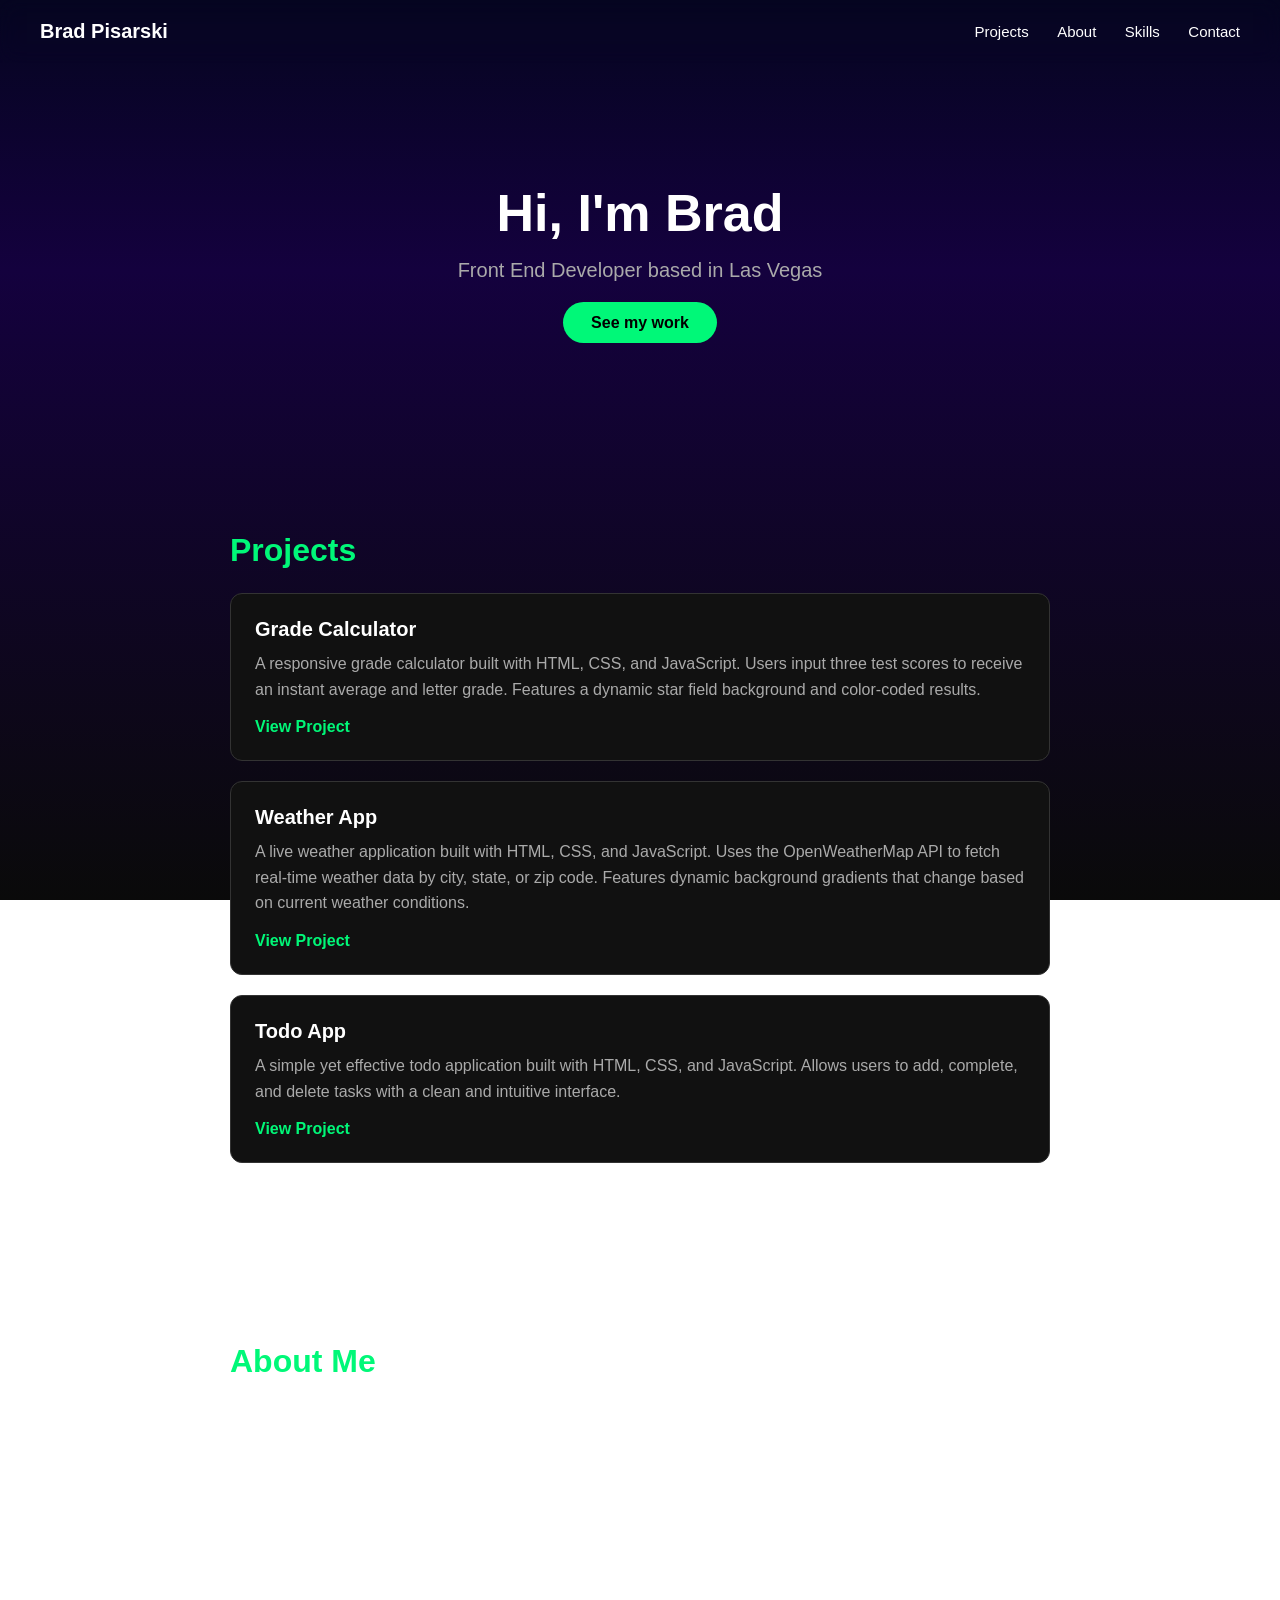
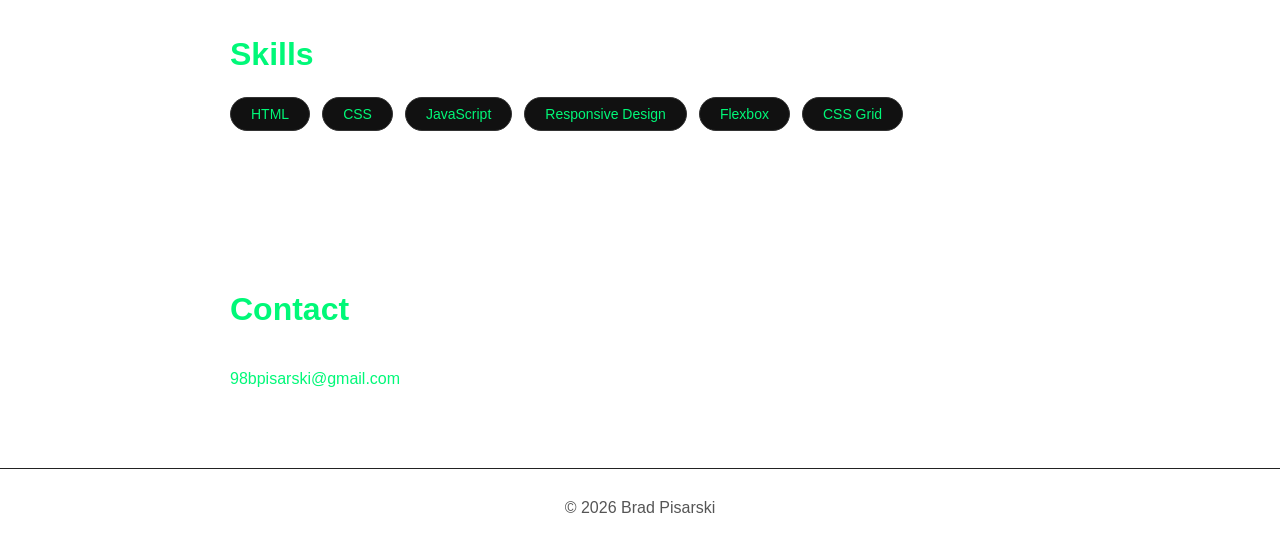
==== index.html @ 13eb3dfc "add todo app to portfolio" ====
<!DOCTYPE html>
<html lang="en">
<head>
    <meta charset="UTF-8">
    <meta name="viewport" content="width=device-width, initial-scale=1.0">
    <title>Brad Pisarski — Portfolio</title>
    <link rel="stylesheet" href="portfolio.css">
</head>
<body>
    <header>
        <nav>
            <span class="logo">Brad Pisarski</span>
            <div class="nav-links">
                <a href="#projects">Projects</a>
                <a href="#about">About</a>
                <a href="#skills">Skills</a>
                <a href="#contact">Contact</a>
            </div>
        </nav>
    </header>
    <section id="hero">
        <h1>Hi, I'm Brad</h1>
        <p>Front End Developer based in Las Vegas</p>
        <a href="#projects">See my work</a>
    </section>
    <section id="projects">
        <h2>Projects</h2>
        <div class="project-card">
            <h3>Grade Calculator</h3>
            <p>A responsive grade calculator built with HTML, CSS, and JavaScript. Users input three test scores to receive an instant average and letter grade. Features a dynamic star field background and color-coded results.</p>
            <a href="GradeCalculator.html" target="_blank">View Project</a>
        </div>
        <div class="project-card">
        <h3>Weather App</h3>
        <p>A live weather application built with HTML, CSS, and JavaScript. Uses the OpenWeatherMap API to fetch real-time weather data by city, state, or zip code. Features dynamic background gradients that change based on current weather conditions.</p>
        <a href="https://bpisarski26.github.io/Weather-App/" target="_blank">View Project</a>
        </div>
        <div class="project-card">
            <h3>Todo App</h3>
            <p>A simple yet effective todo application built with HTML, CSS, and JavaScript. Allows users to add, complete, and delete tasks with a clean and intuitive interface.</p>
            <a href="https://bpisarski26.github.io/Todo-App/" target="_blank">View Project</a>
        </div>
    </section>
    <section id="about">
        <h2>About Me</h2>
        <p>I'm a self-taught front end developer based in Las Vegas, NV. My goal is to become a professional web developer and create innovative solutions. I am currently building projects and working toward my first dev role. I specialize in HTML, CSS, and JavaScript. I enjoy creating clean, functional web experiences for any and everyone to get use out of.</p>
    </section>
    <section id="skills">
        <h2>Skills</h2>
        <div class="skills-grid">
            <div class="skill">HTML</div>
            <div class="skill">CSS</div>
            <div class="skill">JavaScript</div>
            <div class="skill">Responsive Design</div>
            <div class="skill">Flexbox</div>
            <div class="skill">CSS Grid</div>
        </div>
    </section>
    <section id="contact">
        <h2>Contact</h2>
        <p>Interested in working together or have a question? Do not hesitate to reach out.</p>
        <a href="mailto:98bpisarski@gmail.com">98bpisarski@gmail.com</a>
    </section>
    <footer>
        <p>&copy; 2026 Brad Pisarski</p>
    </footer>
</body>
</html>
---- portfolio.css ----
* {
    margin: 0;
    padding: 0;
    box-sizing: border-box;
}

body {
    font-family: Arial, sans-serif;
    background: linear-gradient(180deg, #050520 0%, #14013e 30%, #0a0a0a 100%);
    background-attachment: fixed;
    color: white;
    min-height: 100vh;
}

nav {
    display: flex;
    justify-content: space-between;
    align-items: center;
    padding: 20px 40px;
    background-color: transparent;
    backdrop-filter: blur(10px);
    position: sticky;
    top: 0;
}

.logo {
    font-size: 20px;
    font-weight: bold;
    color: white;
}

.nav-links a {
    color: white;
    text-decoration: none;
    margin-left: 24px;
    font-size: 15px;
}

.nav-links a:hover {
    color: rgb(0, 248, 120);
}

section {
    padding: 80px 40px;
    max-width: 900px;
    margin: 0 auto;
}

#hero {
    text-align: center;
    padding: 120px 40px;
}

#hero h1 {
    font-size: 52px;
    margin-bottom: 16px;
}

#hero p {
    font-size: 20px;
    color: #aaa;
    margin-bottom: 32px;
}

#hero a {
    background-color: rgb(0, 248, 120);
    color: black;
    padding: 12px 28px;
    border-radius: 30px;
    text-decoration: none;
    font-weight: bold;
}

#hero a:hover {
    background-color: white;
}

h2 {
    font-size: 32px;
    margin-bottom: 24px;
    color: rgb(0, 248, 120);
}

.project-card {
    background-color: #111;
    border: 1px solid #333;
    border-radius: 12px;
    padding: 24px;
    margin-bottom: 20px;
    transition: transform 0.3s ease, box-shadow 0.3s ease, border-color 0.3s ease;
}

.project-card h3 {
    font-size: 20px;
    margin-bottom: 10px;
}

.project-card p {
    color: #aaa;
    line-height: 1.6;
    margin-bottom: 16px;
}

.project-card a {
    color: rgb(0, 248, 120);
    text-decoration: none;
    font-weight: bold;
}

.project-card a:hover {
    text-decoration: underline;
}

.project-card:hover {
    transform: translateY(-4px);
    border-color: rgb(0, 248, 120);
    box-shadow: 0 0 12px rgb(0, 248, 120),
                0 0 30px rgb(0, 248, 120),
                0 0 60px rgba(0, 248, 120, 0.4);
}

footer {
    text-align: center;
    padding: 30px;
    color: #555;
    border-top: 1px solid #222;
}

.skills-grid {
    display: flex;
    flex-wrap: wrap;
    gap: 12px;
}

.skill {
    background-color: #111;
    border: 1px solid #333;
    border-radius: 20px;
    padding: 8px 20px;
    font-size: 14px;
    color: rgb(0, 248, 120);
    transition: border-color 0.2s, box-shadow 0.2s;
}

.skill:hover {
    border-color: rgb(0, 248, 120);
    box-shadow: 0 0 10px rgba(0, 248, 120, 0.4);
}

#contact a {
    color: rgb(0, 248, 120);
    text-decoration: none;
}

#contact a:hover {
    text-decoration: underline;
}

@media (max-width: 768px) {
    nav {
        flex-direction: column;
        gap: 16px;
        padding: 20px;
    }

    .nav-links a {
        margin-left: 12px;
    }

    #hero h1 {
        font-size: 36px;
    }

    #hero p {
        font-size: 16px;
    }

    section {
        padding: 60px 20px;
    }
}
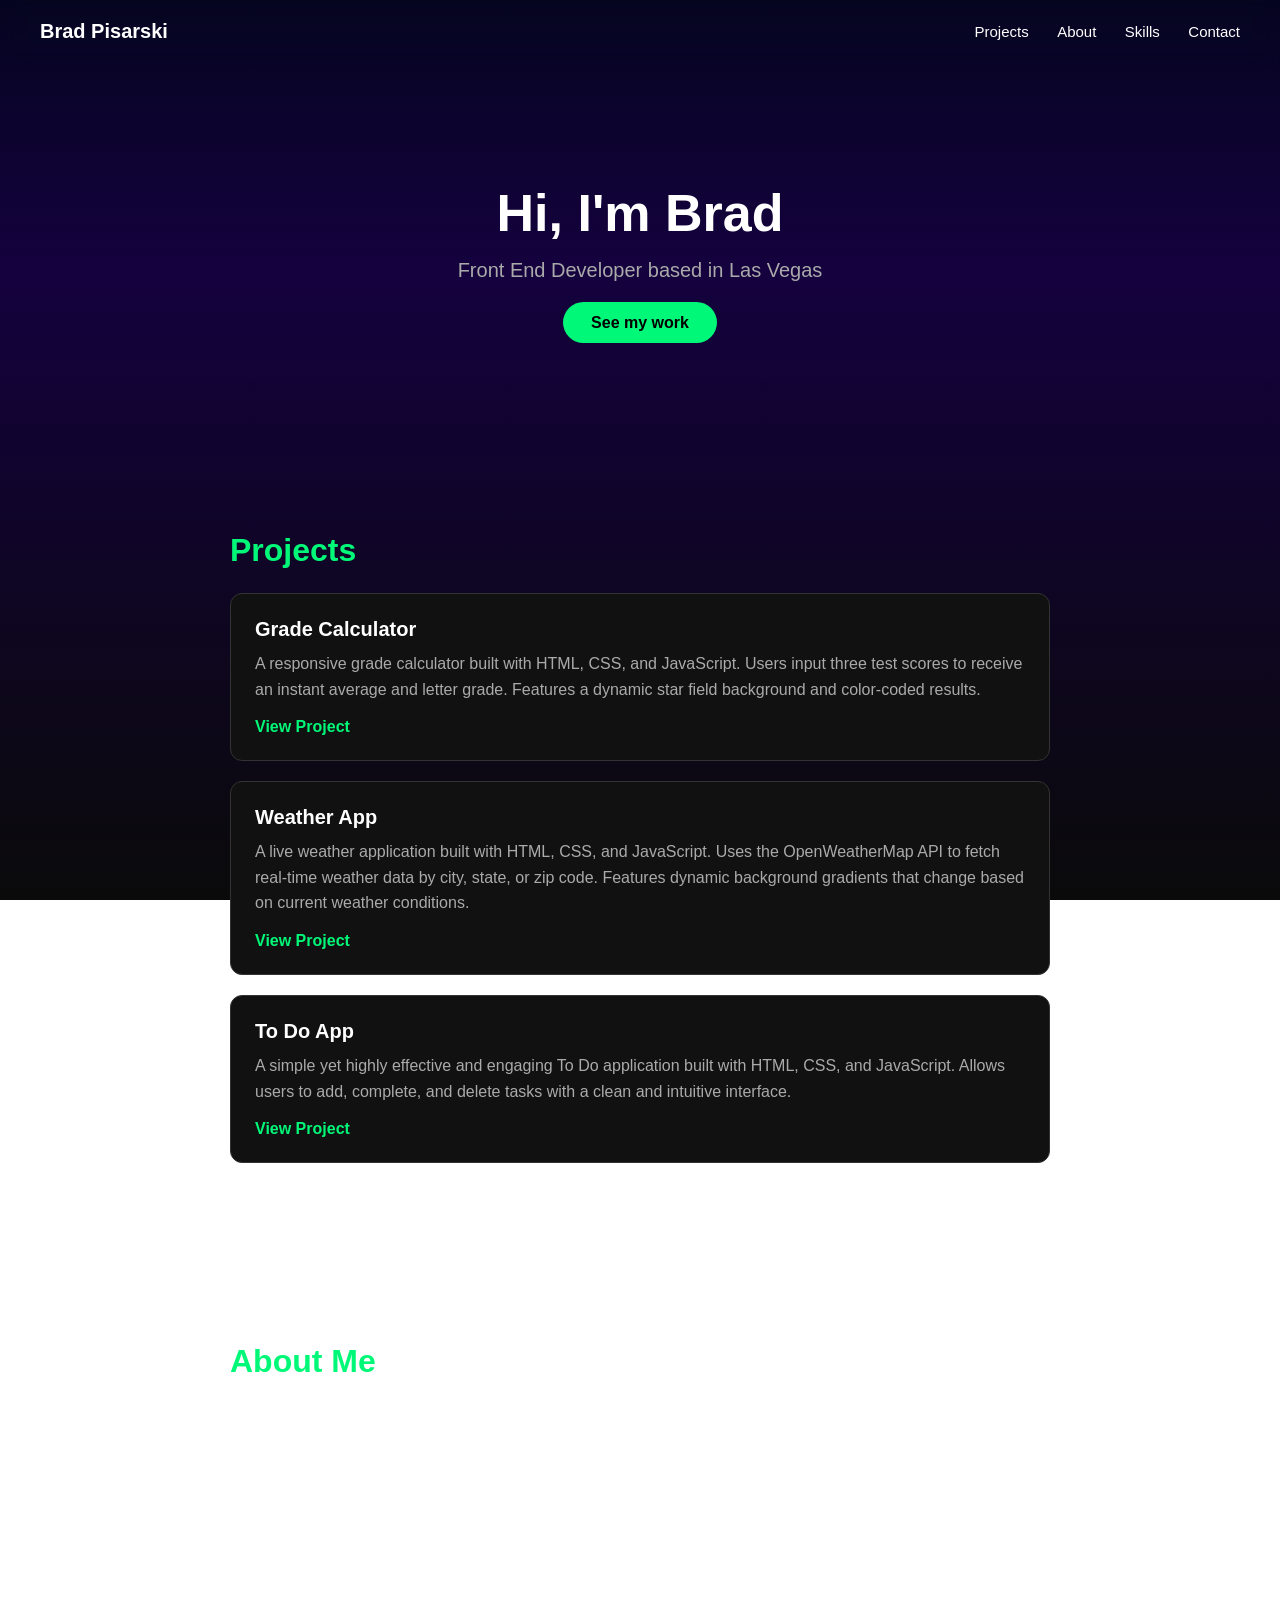
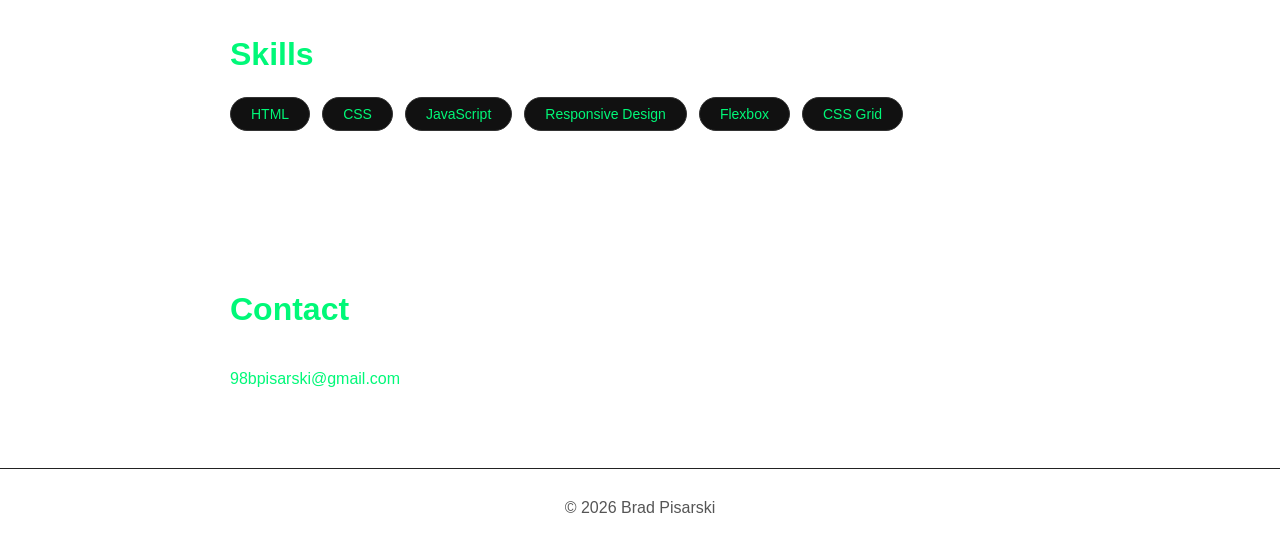
==== commit 7d876dea: "changed Todo to To Do" ====
--- a/index.html
+++ b/index.html
@@ -28,7 +28,7 @@
         <div class="project-card">
             <h3>Grade Calculator</h3>
             <p>A responsive grade calculator built with HTML, CSS, and JavaScript. Users input three test scores to receive an instant average and letter grade. Features a dynamic star field background and color-coded results.</p>
-            <a href="GradeCalculator.html" target="_blank">View Project</a>
+            <a href="GradeCalculator/" target="_blank">View Project</a>
         </div>
         <div class="project-card">
         <h3>Weather App</h3>
@@ -36,9 +36,9 @@
         <a href="https://bpisarski26.github.io/Weather-App/" target="_blank">View Project</a>
         </div>
         <div class="project-card">
-            <h3>Todo App</h3>
-            <p>A simple yet effective todo application built with HTML, CSS, and JavaScript. Allows users to add, complete, and delete tasks with a clean and intuitive interface.</p>
-            <a href="https://bpisarski26.github.io/Todo-App/" target="_blank">View Project</a>
+            <h3>To Do App</h3>
+            <p>A simple yet highly effective and engaging To Do application built with HTML, CSS, and JavaScript. Allows users to add, complete, and delete tasks with a clean and intuitive interface.</p>
+            <a href="https://bpisarski26.github.io/Todo-app/" target="_blank">View Project</a>
         </div>
     </section>
     <section id="about">
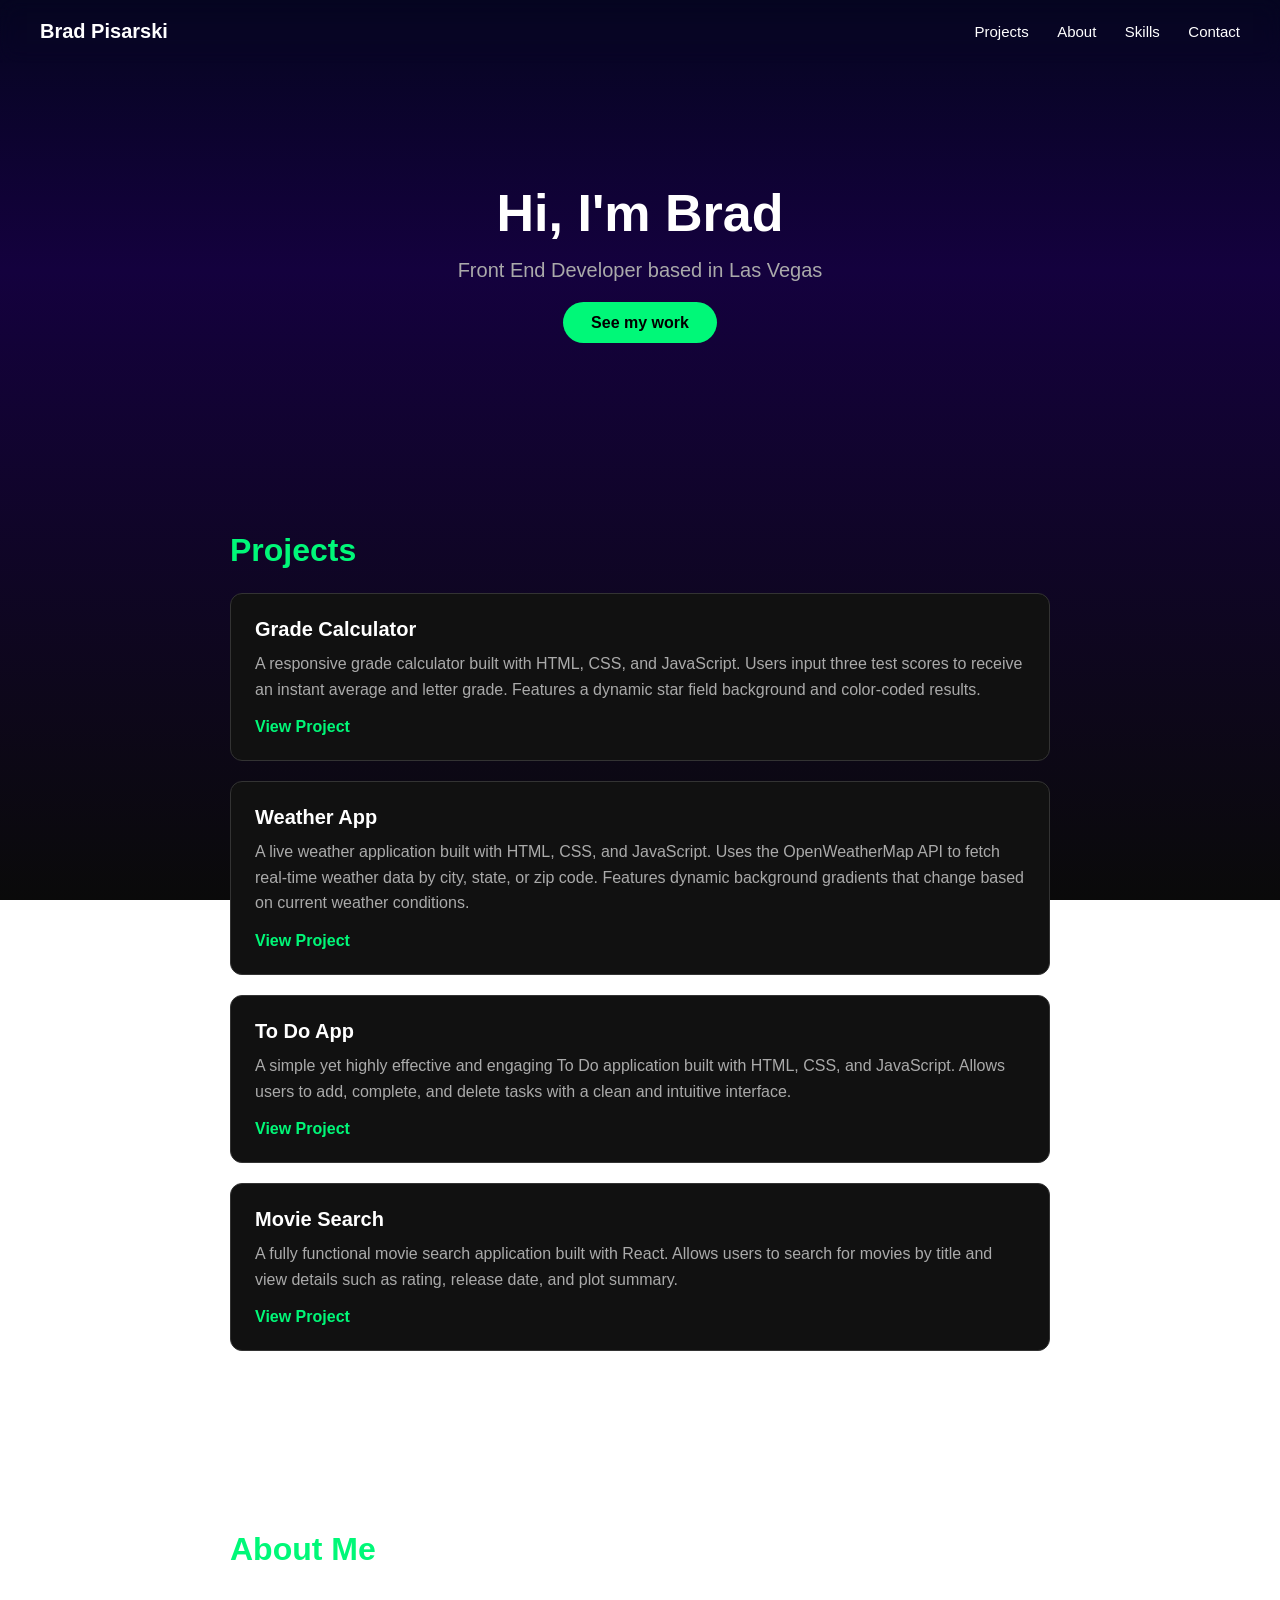
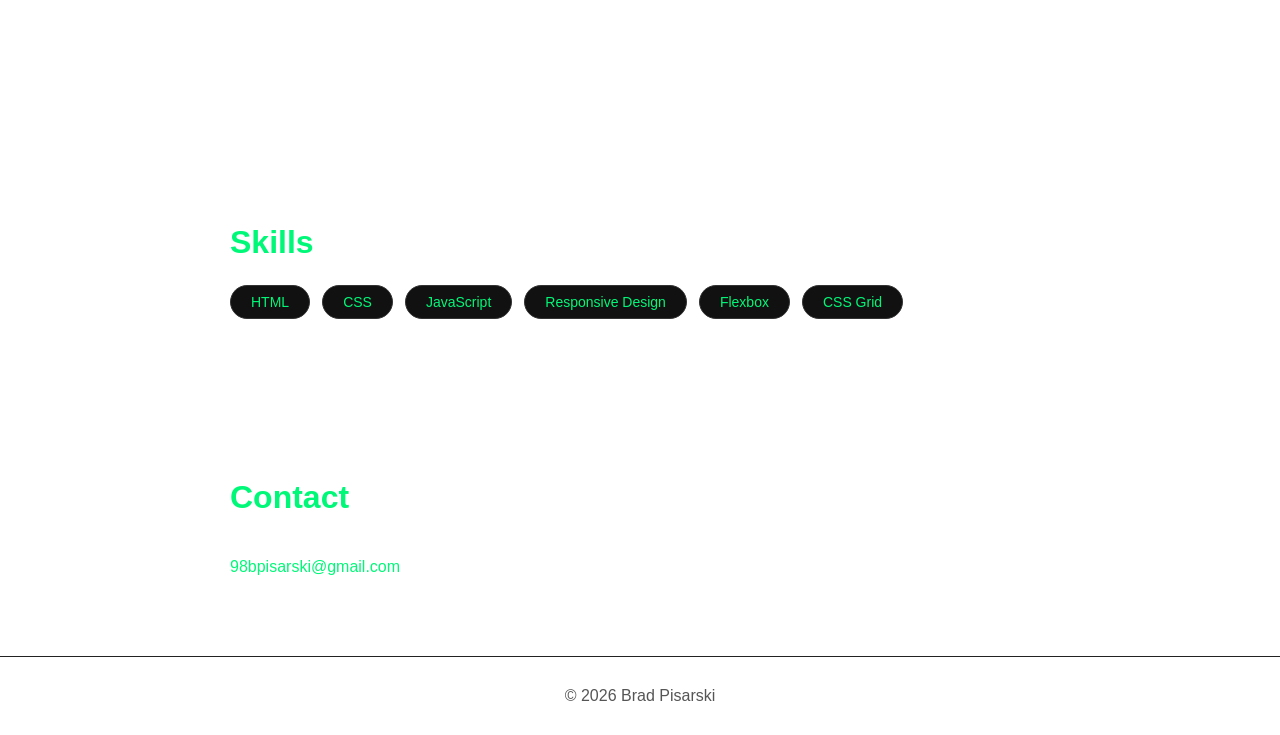
==== commit 2776934c: "Added Movie-Search Project" ====
--- a/index.html
+++ b/index.html
@@ -40,6 +40,11 @@
             <p>A simple yet highly effective and engaging To Do application built with HTML, CSS, and JavaScript. Allows users to add, complete, and delete tasks with a clean and intuitive interface.</p>
             <a href="https://bpisarski26.github.io/Todo-app/" target="_blank">View Project</a>
         </div>
+        <div class="project-card">
+            <h3>Movie Search</h3>
+            <p>A fully functional movie search application built with React. Allows users to search for movies by title and view details such as rating, release date, and plot summary.</p>
+            <a href="https://bpisarski26.github.io/Movie-Search/" target="_blank">View Project</a>
+        </div>
     </section>
     <section id="about">
         <h2>About Me</h2>
